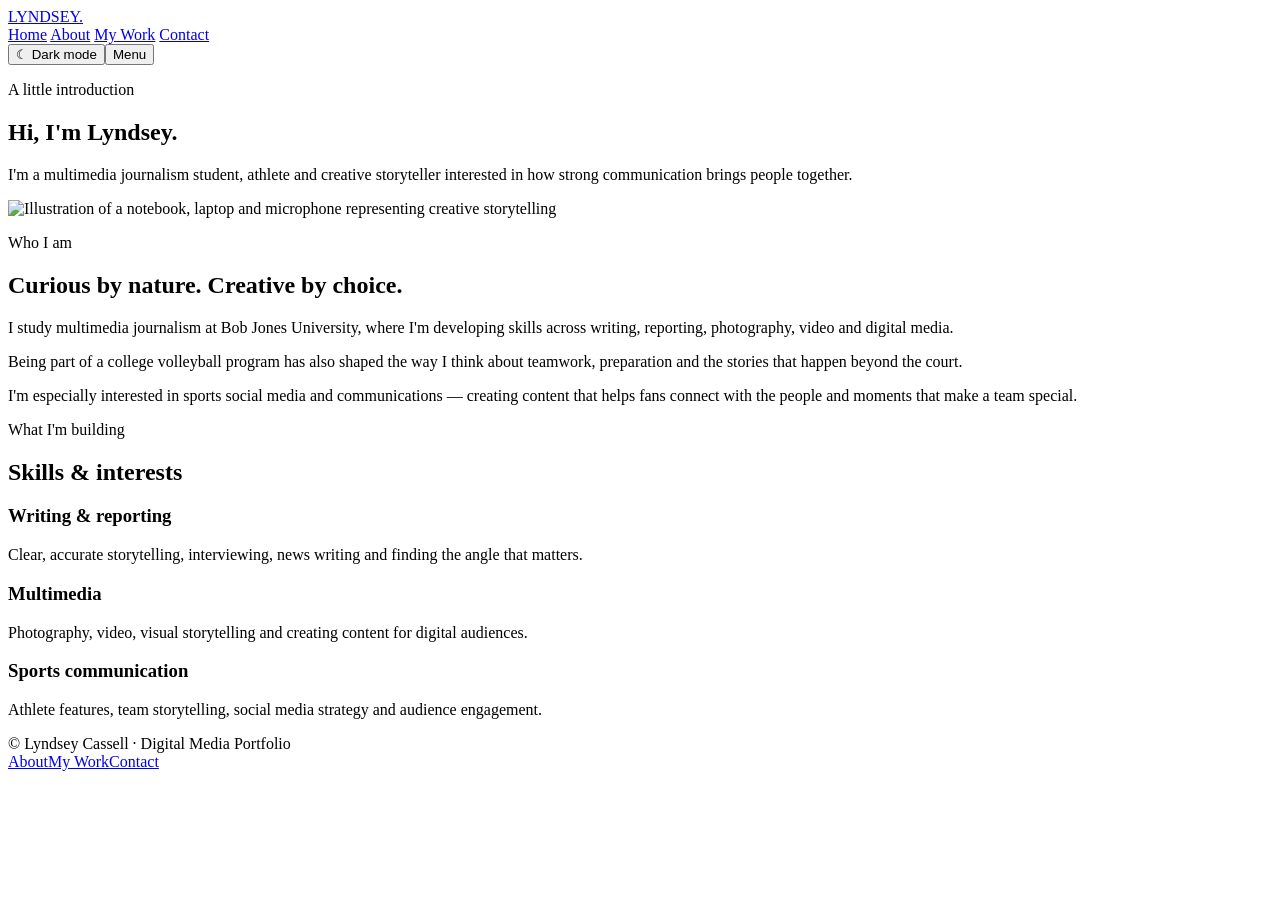
==== about.html @ bbbf9140 "Add files via upload" ====
<!doctype html>
<html lang="en"><head><meta charset="utf-8"><meta name="viewport" content="width=device-width,initial-scale=1">
<meta name="description" content="Learn about Lyndsey Cassell, a multimedia journalism student interested in sports storytelling and digital media."><meta name="theme-color" content="#172A46">
<title>About | Lyndsey Cassell</title><link rel="icon" type="image/svg+xml" href="assets/favicon.svg"><link rel="stylesheet" href="assets/style.css"></head>
<body><header class="site-header"><div class="wrap nav">
<a class="brand" href="index.html">LYNDSEY<span>.</span></a>
<nav class="navlinks" data-nav aria-label="Main navigation">
<a href="index.html" >Home</a>
<a href="about.html" aria-current="page">About</a>
<a href="work.html" >My Work</a>
<a href="contact.html" >Contact</a>
</nav><div class="nav-actions"><button class="theme-toggle" data-theme-toggle type="button">☾ Dark mode</button><button class="menu-toggle" data-menu-toggle type="button" aria-expanded="false" aria-label="Toggle navigation">Menu</button></div>
</div></header><main><section class="page-hero"><div class="wrap"><p class="eyebrow">A little introduction</p><h1>Hi, I'm Lyndsey.</h1><p class="lead">I'm a multimedia journalism student, athlete and creative storyteller interested in how strong communication brings people together.</p></div></section>
<section class="section"><div class="wrap split"><img src="assets/storytelling-feature.svg" alt="Illustration of a notebook, laptop and microphone representing creative storytelling"><div><p class="eyebrow">Who I am</p><h2>Curious by nature. Creative by choice.</h2><p>I study multimedia journalism at Bob Jones University, where I'm developing skills across writing, reporting, photography, video and digital media.</p><p>Being part of a college volleyball program has also shaped the way I think about teamwork, preparation and the stories that happen beyond the court.</p><p>I'm especially interested in sports social media and communications — creating content that helps fans connect with the people and moments that make a team special.</p></div></div></section>
<section class="section"><div class="wrap"><p class="eyebrow">What I'm building</p><h2>Skills & interests</h2><div class="cards"><article class="card"><h3>Writing & reporting</h3><p>Clear, accurate storytelling, interviewing, news writing and finding the angle that matters.</p></article><article class="card"><h3>Multimedia</h3><p>Photography, video, visual storytelling and creating content for digital audiences.</p></article><article class="card"><h3>Sports communication</h3><p>Athlete features, team storytelling, social media strategy and audience engagement.</p></article></div></div></section></main><footer class="site-footer"><div class="wrap footer-inner"><span>© <span data-year></span> Lyndsey Cassell · Digital Media Portfolio</span><div class="footer-links"><a href="about.html">About</a><a href="work.html">My Work</a><a href="contact.html">Contact</a></div></div></footer><script src="assets/script.js"></script></body></html>
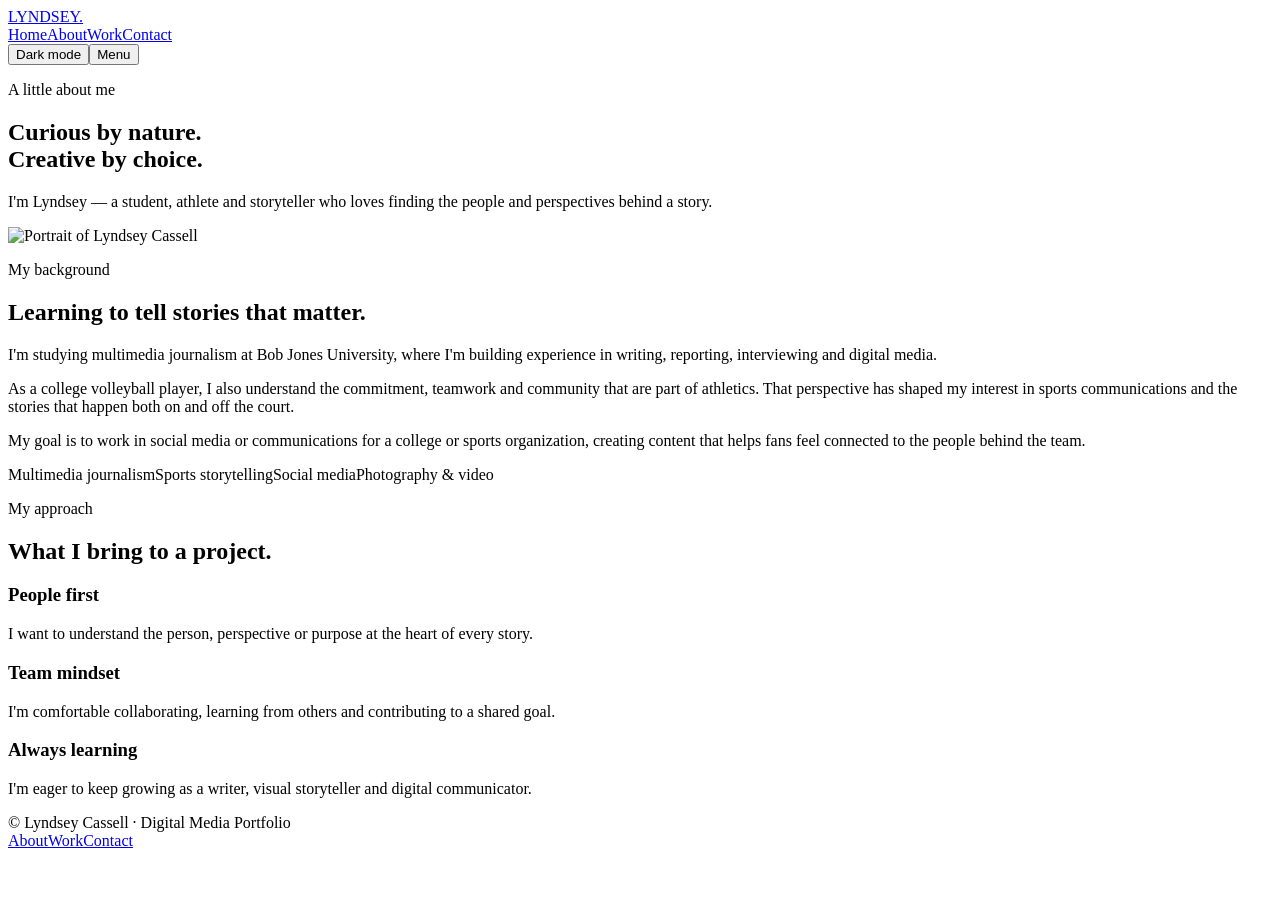
==== commit ca684cfc: "Add files via upload" ====
--- a/about.html
+++ b/about.html
@@ -1,15 +1 @@
-<!doctype html>
-<html lang="en"><head><meta charset="utf-8"><meta name="viewport" content="width=device-width,initial-scale=1">
-<meta name="description" content="Learn about Lyndsey Cassell, a multimedia journalism student interested in sports storytelling and digital media."><meta name="theme-color" content="#172A46">
-<title>About | Lyndsey Cassell</title><link rel="icon" type="image/svg+xml" href="assets/favicon.svg"><link rel="stylesheet" href="assets/style.css"></head>
-<body><header class="site-header"><div class="wrap nav">
-<a class="brand" href="index.html">LYNDSEY<span>.</span></a>
-<nav class="navlinks" data-nav aria-label="Main navigation">
-<a href="index.html" >Home</a>
-<a href="about.html" aria-current="page">About</a>
-<a href="work.html" >My Work</a>
-<a href="contact.html" >Contact</a>
-</nav><div class="nav-actions"><button class="theme-toggle" data-theme-toggle type="button">☾ Dark mode</button><button class="menu-toggle" data-menu-toggle type="button" aria-expanded="false" aria-label="Toggle navigation">Menu</button></div>
-</div></header><main><section class="page-hero"><div class="wrap"><p class="eyebrow">A little introduction</p><h1>Hi, I'm Lyndsey.</h1><p class="lead">I'm a multimedia journalism student, athlete and creative storyteller interested in how strong communication brings people together.</p></div></section>
-<section class="section"><div class="wrap split"><img src="assets/storytelling-feature.svg" alt="Illustration of a notebook, laptop and microphone representing creative storytelling"><div><p class="eyebrow">Who I am</p><h2>Curious by nature. Creative by choice.</h2><p>I study multimedia journalism at Bob Jones University, where I'm developing skills across writing, reporting, photography, video and digital media.</p><p>Being part of a college volleyball program has also shaped the way I think about teamwork, preparation and the stories that happen beyond the court.</p><p>I'm especially interested in sports social media and communications — creating content that helps fans connect with the people and moments that make a team special.</p></div></div></section>
-<section class="section"><div class="wrap"><p class="eyebrow">What I'm building</p><h2>Skills & interests</h2><div class="cards"><article class="card"><h3>Writing & reporting</h3><p>Clear, accurate storytelling, interviewing, news writing and finding the angle that matters.</p></article><article class="card"><h3>Multimedia</h3><p>Photography, video, visual storytelling and creating content for digital audiences.</p></article><article class="card"><h3>Sports communication</h3><p>Athlete features, team storytelling, social media strategy and audience engagement.</p></article></div></div></section></main><footer class="site-footer"><div class="wrap footer-inner"><span>© <span data-year></span> Lyndsey Cassell · Digital Media Portfolio</span><div class="footer-links"><a href="about.html">About</a><a href="work.html">My Work</a><a href="contact.html">Contact</a></div></div></footer><script src="assets/script.js"></script></body></html>+<!doctype html><html lang="en"><head><meta charset="utf-8"><meta name="viewport" content="width=device-width, initial-scale=1"><meta name="description" content="Learn about Lyndsey Cassell, her multimedia journalism studies and interest in sports communications."><meta name="theme-color" content="#1c3148"><title>About | Lyndsey Cassell</title><link rel="icon" href="assets/favicon.svg" type="image/svg+xml"><link rel="stylesheet" href="assets/style.css"></head><body><header><div class="container nav"><a class="logo" href="index.html">LYNDSEY<span>.</span></a><nav class="navlinks" aria-label="Main navigation"><a class="" href="index.html" >Home</a><a class="active" href="about.html" aria-current=page>About</a><a class="" href="work.html" >Work</a><a class="" href="contact.html" >Contact</a></nav><div class="navright"><button class="theme" type="button" data-theme>Dark mode</button><button class="menu" type="button" data-menu aria-expanded="false">Menu</button></div></div></header><main><section class="page-intro"><div class="container"><p class="eyebrow">A little about me</p><h1>Curious by nature.<br>Creative by choice.</h1><p class="intro">I'm Lyndsey — a student, athlete and storyteller who loves finding the people and perspectives behind a story.</p></div></section><section class="section"><div class="container two-col"><img class="about-photo" src="assets/lyndsey-portrait.jpeg" alt="Portrait of Lyndsey Cassell"><div class="content"><p class="eyebrow">My background</p><h2>Learning to tell stories that matter.</h2><p>I'm studying multimedia journalism at Bob Jones University, where I'm building experience in writing, reporting, interviewing and digital media.</p><p>As a college volleyball player, I also understand the commitment, teamwork and community that are part of athletics. That perspective has shaped my interest in sports communications and the stories that happen both on and off the court.</p><p>My goal is to work in social media or communications for a college or sports organization, creating content that helps fans feel connected to the people behind the team.</p><div class="taglist"><span class="tag">Multimedia journalism</span><span class="tag">Sports storytelling</span><span class="tag">Social media</span><span class="tag">Photography & video</span></div></div></div></section><section class="section"><div class="container"><p class="eyebrow">My approach</p><h2>What I bring to a project.</h2><div class="tiles"><article class="tile"><h3>People first</h3><p>I want to understand the person, perspective or purpose at the heart of every story.</p></article><article class="tile"><h3>Team mindset</h3><p>I'm comfortable collaborating, learning from others and contributing to a shared goal.</p></article><article class="tile"><h3>Always learning</h3><p>I'm eager to keep growing as a writer, visual storyteller and digital communicator.</p></article></div></div></section></main><footer><div class="container footer-inner"><span>© <span data-year></span> Lyndsey Cassell · Digital Media Portfolio</span><div class="footer-links"><a href="about.html">About</a><a href="work.html">Work</a><a href="contact.html">Contact</a></div></div></footer><script src="assets/script.js"></script></body></html>
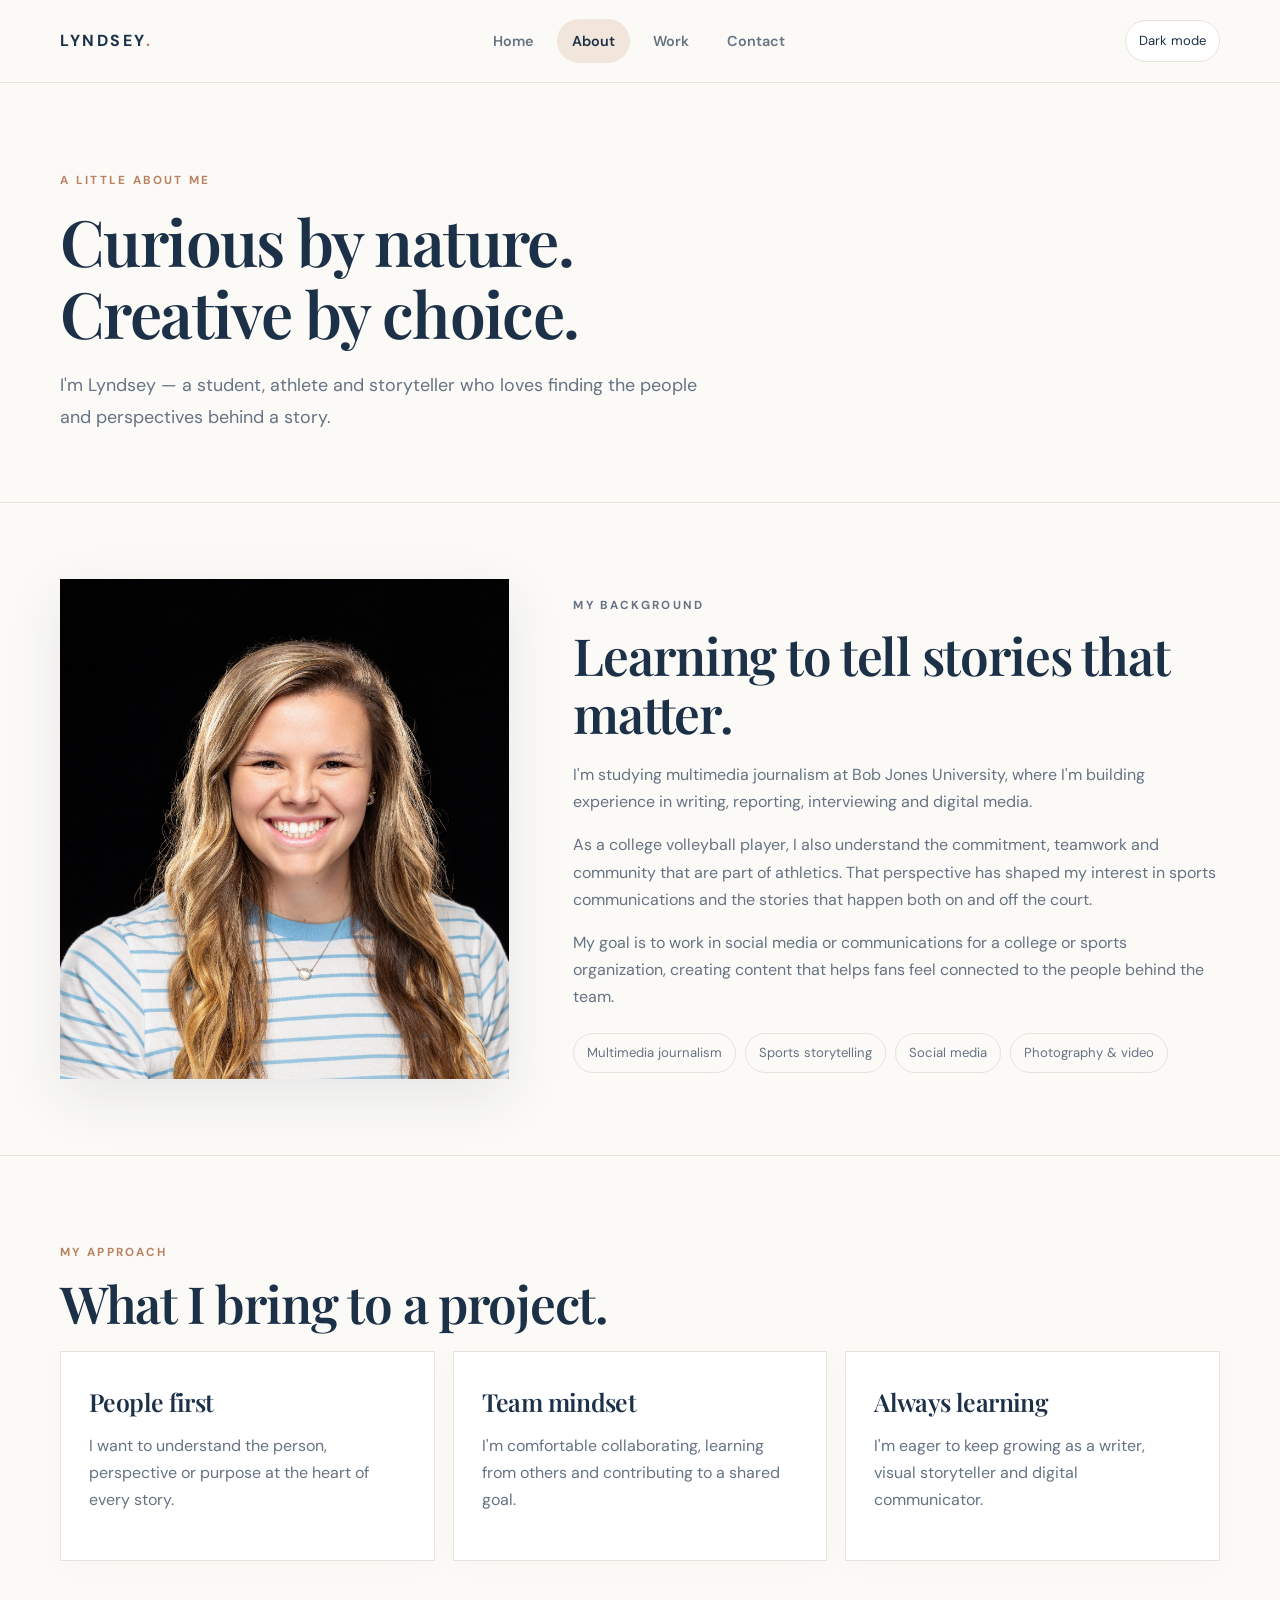
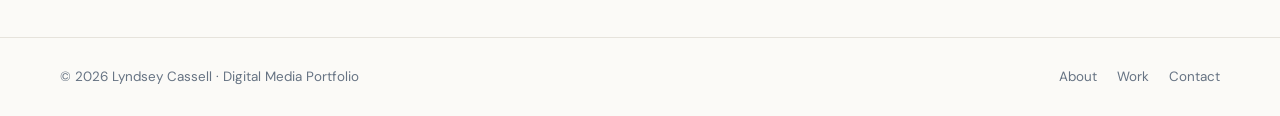
==== commit 6a4ee8b0: "Add files via upload" ====
--- a/about.html
+++ b/about.html
@@ -1 +1 @@
-<!doctype html><html lang="en"><head><meta charset="utf-8"><meta name="viewport" content="width=device-width, initial-scale=1"><meta name="description" content="Learn about Lyndsey Cassell, her multimedia journalism studies and interest in sports communications."><meta name="theme-color" content="#1c3148"><title>About | Lyndsey Cassell</title><link rel="icon" href="assets/favicon.svg" type="image/svg+xml"><link rel="stylesheet" href="assets/style.css"></head><body><header><div class="container nav"><a class="logo" href="index.html">LYNDSEY<span>.</span></a><nav class="navlinks" aria-label="Main navigation"><a class="" href="index.html" >Home</a><a class="active" href="about.html" aria-current=page>About</a><a class="" href="work.html" >Work</a><a class="" href="contact.html" >Contact</a></nav><div class="navright"><button class="theme" type="button" data-theme>Dark mode</button><button class="menu" type="button" data-menu aria-expanded="false">Menu</button></div></div></header><main><section class="page-intro"><div class="container"><p class="eyebrow">A little about me</p><h1>Curious by nature.<br>Creative by choice.</h1><p class="intro">I'm Lyndsey — a student, athlete and storyteller who loves finding the people and perspectives behind a story.</p></div></section><section class="section"><div class="container two-col"><img class="about-photo" src="assets/lyndsey-portrait.jpeg" alt="Portrait of Lyndsey Cassell"><div class="content"><p class="eyebrow">My background</p><h2>Learning to tell stories that matter.</h2><p>I'm studying multimedia journalism at Bob Jones University, where I'm building experience in writing, reporting, interviewing and digital media.</p><p>As a college volleyball player, I also understand the commitment, teamwork and community that are part of athletics. That perspective has shaped my interest in sports communications and the stories that happen both on and off the court.</p><p>My goal is to work in social media or communications for a college or sports organization, creating content that helps fans feel connected to the people behind the team.</p><div class="taglist"><span class="tag">Multimedia journalism</span><span class="tag">Sports storytelling</span><span class="tag">Social media</span><span class="tag">Photography & video</span></div></div></div></section><section class="section"><div class="container"><p class="eyebrow">My approach</p><h2>What I bring to a project.</h2><div class="tiles"><article class="tile"><h3>People first</h3><p>I want to understand the person, perspective or purpose at the heart of every story.</p></article><article class="tile"><h3>Team mindset</h3><p>I'm comfortable collaborating, learning from others and contributing to a shared goal.</p></article><article class="tile"><h3>Always learning</h3><p>I'm eager to keep growing as a writer, visual storyteller and digital communicator.</p></article></div></div></section></main><footer><div class="container footer-inner"><span>© <span data-year></span> Lyndsey Cassell · Digital Media Portfolio</span><div class="footer-links"><a href="about.html">About</a><a href="work.html">Work</a><a href="contact.html">Contact</a></div></div></footer><script src="assets/script.js"></script></body></html>+<!doctype html><html lang="en"><head><meta charset="utf-8"><meta name="viewport" content="width=device-width, initial-scale=1"><meta name="description" content="Learn about Lyndsey Cassell, her multimedia journalism studies and interest in sports communications."><meta name="theme-color" content="#1c3148"><title>About | Lyndsey Cassell</title><link rel="icon" href="favicon.svg" type="image/svg+xml"><link rel="stylesheet" href="style.css"></head><body><header><div class="container nav"><a class="logo" href="index.html">LYNDSEY<span>.</span></a><nav class="navlinks" aria-label="Main navigation"><a class="" href="index.html" >Home</a><a class="active" href="about.html" aria-current=page>About</a><a class="" href="work.html" >Work</a><a class="" href="contact.html" >Contact</a></nav><div class="navright"><button class="theme" type="button" data-theme>Dark mode</button><button class="menu" type="button" data-menu aria-expanded="false">Menu</button></div></div></header><main><section class="page-intro"><div class="container"><p class="eyebrow">A little about me</p><h1>Curious by nature.<br>Creative by choice.</h1><p class="intro">I'm Lyndsey — a student, athlete and storyteller who loves finding the people and perspectives behind a story.</p></div></section><section class="section"><div class="container two-col"><img class="about-photo" src="lyndsey-portrait.jpeg" alt="Portrait of Lyndsey Cassell"><div class="content"><p class="eyebrow">My background</p><h2>Learning to tell stories that matter.</h2><p>I'm studying multimedia journalism at Bob Jones University, where I'm building experience in writing, reporting, interviewing and digital media.</p><p>As a college volleyball player, I also understand the commitment, teamwork and community that are part of athletics. That perspective has shaped my interest in sports communications and the stories that happen both on and off the court.</p><p>My goal is to work in social media or communications for a college or sports organization, creating content that helps fans feel connected to the people behind the team.</p><div class="taglist"><span class="tag">Multimedia journalism</span><span class="tag">Sports storytelling</span><span class="tag">Social media</span><span class="tag">Photography & video</span></div></div></div></section><section class="section"><div class="container"><p class="eyebrow">My approach</p><h2>What I bring to a project.</h2><div class="tiles"><article class="tile"><h3>People first</h3><p>I want to understand the person, perspective or purpose at the heart of every story.</p></article><article class="tile"><h3>Team mindset</h3><p>I'm comfortable collaborating, learning from others and contributing to a shared goal.</p></article><article class="tile"><h3>Always learning</h3><p>I'm eager to keep growing as a writer, visual storyteller and digital communicator.</p></article></div></div></section></main><footer><div class="container footer-inner"><span>© <span data-year></span> Lyndsey Cassell · Digital Media Portfolio</span><div class="footer-links"><a href="about.html">About</a><a href="work.html">Work</a><a href="contact.html">Contact</a></div></div></footer><script src="script.js"></script></body></html>
--- a/style.css
+++ b/style.css
@@ -0,0 +1,15 @@
+
+@import url('https://fonts.googleapis.com/css2?family=DM+Sans:wght@400;500;600;700&family=Playfair+Display:wght@500;600;700&display=swap');
+:root{color-scheme:light;--ink:#1c3148;--muted:#667383;--paper:#fbfaf7;--surface:#fff;--line:#e6e3dc;--accent:#b98262;--accent-soft:#f1e5dc;--shadow:0 18px 55px rgba(28,49,72,.09)}
+[data-theme=dark]{color-scheme:dark;--ink:#eef2f5;--muted:#b4c0cb;--paper:#111b27;--surface:#1a2939;--line:#304153;--accent:#d39a78;--accent-soft:#3b302c;--shadow:0 18px 55px rgba(0,0,0,.22)}
+*{box-sizing:border-box}html{scroll-behavior:smooth}body{margin:0;background:var(--paper);color:var(--ink);font-family:'DM Sans',Arial,sans-serif;line-height:1.7;transition:background .2s,color .2s}a{color:inherit}img{display:block;max-width:100%}.container{width:min(1160px,calc(100% - 48px));margin:auto}
+header{position:sticky;top:0;z-index:20;background:color-mix(in srgb,var(--paper) 91%,transparent);backdrop-filter:blur(15px);border-bottom:1px solid var(--line)}.nav{height:82px;display:flex;align-items:center;justify-content:space-between;gap:26px}.logo{font-size:1rem;font-weight:700;letter-spacing:.16em;text-decoration:none}.logo span{color:var(--accent)}.navlinks{display:flex;align-items:center;gap:8px}.navlinks a{padding:10px 15px;border-radius:30px;text-decoration:none;color:var(--muted);font-size:.9rem;font-weight:600;transition:.2s}.navlinks a:hover,.navlinks a.active{background:var(--accent-soft);color:var(--ink)}.navright{display:flex;align-items:center;gap:10px}.theme,.menu{border:1px solid var(--line);border-radius:30px;background:var(--surface);color:var(--ink);padding:9px 13px;font:inherit;font-size:.82rem;cursor:pointer}.menu{display:none}
+h1,h2,h3{font-family:'Playfair Display',Georgia,serif;line-height:1.13;font-weight:600;letter-spacing:-.025em;color:var(--ink)}h1{font-size:clamp(3rem,6vw,5.8rem);margin:14px 0 20px}h2{font-size:clamp(2.2rem,4vw,3.4rem);margin:8px 0 18px}h3{font-size:1.55rem;margin:8px 0 12px}.eyebrow{font-size:.73rem;text-transform:uppercase;letter-spacing:.2em;font-weight:700;color:var(--accent)}.intro{font-size:1.12rem;line-height:1.8;color:var(--muted);max-width:650px}.muted{color:var(--muted)}.btn{display:inline-flex;align-items:center;justify-content:center;gap:9px;padding:13px 21px;border-radius:4px;text-decoration:none;font-weight:700;font-size:.9rem;background:var(--ink);color:var(--paper);border:1px solid var(--ink);transition:transform .2s,opacity .2s}.btn:hover{transform:translateY(-2px);opacity:.9}.btn.outline{background:transparent;color:var(--ink)}.btnrow{display:flex;flex-wrap:wrap;gap:12px;margin-top:28px}
+.homehero{padding:66px 0 76px}.hero-grid{display:grid;grid-template-columns:1fr .82fr;align-items:center;gap:76px}.hero-copy{padding:18px 0}.portrait-frame{position:relative;max-width:440px;margin-left:auto;padding:0 0 18px 18px}.portrait-frame:before{content:"";position:absolute;left:0;bottom:0;width:78%;height:78%;background:var(--accent-soft);z-index:-1;border-radius:3px}.portrait{width:100%;height:540px;object-fit:cover;object-position:center 24%;border-radius:3px;box-shadow:var(--shadow)}.hero-caption{font-size:.8rem;color:var(--muted);margin-top:12px;text-align:right}
+.section{padding:76px 0;border-top:1px solid var(--line)}.section-head{display:flex;justify-content:space-between;align-items:end;gap:30px;margin-bottom:32px}.section-head p{max-width:490px;color:var(--muted);margin:0}.tiles{display:grid;grid-template-columns:repeat(3,1fr);gap:18px}.tile{padding:28px;background:var(--surface);border:1px solid var(--line);min-height:210px;box-shadow:0 5px 25px rgba(28,49,72,.025)}.tile .index{color:var(--accent);font-size:.75rem;font-weight:700;letter-spacing:.15em}.tile p{color:var(--muted);margin-bottom:0}.feature-band{background:var(--accent-soft);padding:44px;border-radius:4px;display:flex;justify-content:space-between;align-items:center;gap:28px}.feature-band p{max-width:620px;color:var(--muted);margin:0}
+.page-intro{padding:76px 0 50px}.page-intro h1{font-size:clamp(2.8rem,5vw,4.6rem)}.two-col{display:grid;grid-template-columns:.82fr 1.18fr;gap:64px;align-items:center}.about-photo{width:100%;max-height:500px;object-fit:cover;object-position:center 20%;box-shadow:var(--shadow)}.content p{color:var(--muted)}.taglist{display:flex;flex-wrap:wrap;gap:9px;margin-top:22px}.tag{padding:8px 13px;border:1px solid var(--line);border-radius:30px;color:var(--muted);font-size:.82rem}
+.work-grid{display:grid;grid-template-columns:repeat(2,1fr);gap:22px}.work-card{background:var(--surface);border:1px solid var(--line)}.work-art{height:230px;background:var(--accent-soft);display:grid;place-items:center;overflow:hidden}.work-art svg{width:100%;height:100%}.work-copy{padding:28px}.work-copy p{color:var(--muted)}.work-copy .eyebrow{margin:0}
+.contact-box{padding:48px;background:var(--ink);color:#f7f4ee;border-radius:4px}.contact-box h2{color:#f7f4ee}.contact-box p{color:#d5dce3;max-width:670px}.contact-box a{color:#fff}.contact-box .btn{background:#f7f4ee;color:#1c3148;border-color:#f7f4ee}
+footer{border-top:1px solid var(--line);padding:28px 0;color:var(--muted);font-size:.84rem}.footer-inner{display:flex;justify-content:space-between;gap:20px;flex-wrap:wrap}.footer-links{display:flex;gap:20px}.footer-links a{text-decoration:none}.footer-links a:hover{color:var(--accent)}
+@media(max-width:800px){.container{width:min(100% - 34px,620px)}.nav{height:72px}.menu{display:block}.navlinks{display:none;position:absolute;top:72px;left:0;right:0;background:var(--paper);padding:14px 20px 22px;border-bottom:1px solid var(--line);flex-direction:column;align-items:stretch}.navlinks.open{display:flex}.navlinks a{padding:12px 14px}.homehero{padding:42px 0 55px}.hero-grid,.two-col{grid-template-columns:1fr;gap:36px}.hero-copy{padding:0}.portrait-frame{max-width:430px;margin:0 auto}.portrait{height:470px}.section{padding:55px 0}.section-head{display:block}.section-head p{margin-top:12px}.tiles{grid-template-columns:1fr}.page-intro{padding:52px 0 30px}.work-grid{grid-template-columns:1fr}.feature-band{padding:28px;display:block}.feature-band .btn{margin-top:22px}.contact-box{padding:30px}.about-photo{max-height:430px;object-position:center 20%}.footer-inner{display:block}.footer-links{margin-top:12px}}
+@media(prefers-reduced-motion:reduce){html{scroll-behavior:auto}*{transition:none!important}}
